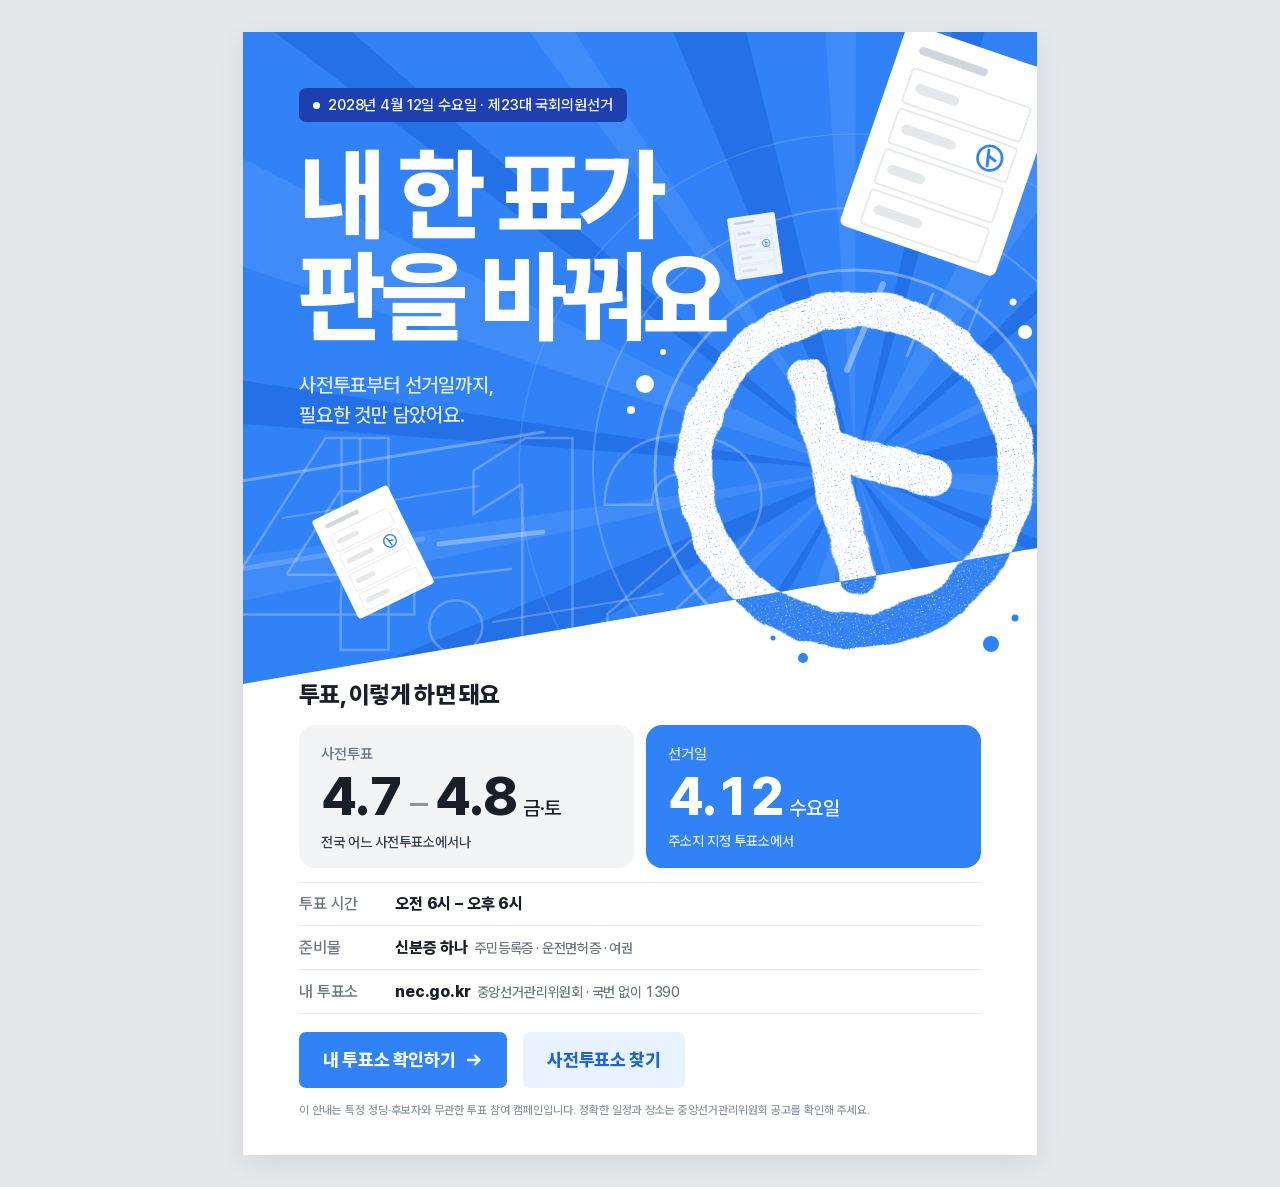
==== election-flyer/index.html @ 1a6ca02d "Add Toss-style election turnout flyer with dynamic stamp artwork A4 non-partisan voting flyer built " ====
<!DOCTYPE html>
<html lang="ko">
<head>
<meta charset="UTF-8">
<meta name="viewport" content="width=device-width, initial-scale=1.0">
<title>투표 참여 플라이어</title>
<style>
  @font-face {
    font-family: "Pretendard Variable";
    src: url("fonts/PretendardVariable.woff2") format("woff2-variations");
    font-weight: 45 920;
    font-display: block;
  }

  /* Toss DESIGN.md tokens */
  :root {
    --bg: #ffffff;
    --surface: #f2f4f6;
    --surface-2: #e8f3ff;
    --text: #191f28;
    --text-secondary: #333d4b;
    --text-muted: #6b7684;
    --text-dim: #8b95a1;
    --border: #e5e8eb;
    --accent: #3182f6;
    --accent-hover: #1b64da;
    --accent-deep: #1e40af;
    --accent-soft: #e8f3ff;
    --font: "Pretendard Variable", Pretendard, -apple-system, BlinkMacSystemFont,
            "Apple SD Gothic Neo", "Noto Sans KR", system-ui, sans-serif;
    --stage: #e5e8eb;
  }
  @media (prefers-color-scheme: dark) {
    :root:not([data-theme="light"]) { --stage: #101318; }
  }
  :root[data-theme="dark"] { --stage: #101318; }

  * { box-sizing: border-box; margin: 0; padding: 0; }

  html, body { background: var(--stage); }
  body {
    min-height: 100vh;
    display: grid;
    place-items: center;
    padding: 32px 16px;
    font-family: var(--font);
    -webkit-font-smoothing: antialiased;
    overflow-x: hidden;
  }

  /* A4 artboard at 96dpi; scaled to fit by script */
  .fit { width: 794px; height: 1123px; transform-origin: top left; }
  .fit-wrap { width: 794px; height: 1123px; }

  .sheet {
    position: relative;
    width: 794px;
    height: 1123px;
    overflow: hidden;
    background: var(--bg);
    color: var(--text);
    box-shadow: 0 8px 24px rgba(25, 31, 40, 0.08);
    print-color-adjust: exact;
    -webkit-print-color-adjust: exact;
  }

  .art { position: absolute; inset: 0; width: 100%; height: 100%; }

  /* ---------- Hero copy ---------- */
  .hero-copy { position: absolute; left: 56px; top: 56px; right: 56px; color: #fff; }

  .chip {
    display: inline-flex;
    align-items: center;
    gap: 8px;
    height: 34px;
    padding: 0 14px;
    border-radius: 7px;
    background: var(--accent-deep);
    font-size: 15px;
    font-weight: 500;
    letter-spacing: -0.01em;
  }
  .chip i { width: 7px; height: 7px; border-radius: 50%; background: #fff; }

  h1 {
    margin-top: 22px;
    font-size: 100px;
    line-height: 1.02;
    font-weight: 800;
    letter-spacing: -0.045em;
  }

  .lede {
    margin-top: 22px;
    font-size: 20px;
    line-height: 1.5;
    font-weight: 500;
    letter-spacing: -0.01em;
    color: rgba(255, 255, 255, 0.86);
  }

  /* ---------- Info ---------- */
  .info { position: absolute; left: 56px; right: 56px; bottom: 36px; }

  .info h2 {
    font-size: 24px;
    font-weight: 800;
    letter-spacing: -0.03em;
    color: var(--text);
  }

  .cards { display: grid; grid-template-columns: 1fr 1fr; gap: 12px; margin-top: 16px; }
  .card {
    border-radius: 16px;
    padding: 20px 22px 18px;
    background: var(--surface);
  }
  .card.main { background: var(--accent); color: #fff; }
  .card .label {
    font-size: 15px;
    font-weight: 500;
    color: var(--text-muted);
  }
  .card.main .label { color: rgba(255, 255, 255, 0.8); }
  .big {
    margin-top: 6px;
    display: flex;
    align-items: baseline;
    gap: 6px;
    font-variant-numeric: tabular-nums;
  }
  .big b {
    font-size: 54px;
    line-height: 1;
    font-weight: 800;
    letter-spacing: -0.04em;
  }
  .big .sep { font-size: 36px; font-weight: 500; opacity: 0.45; margin: 0 2px; }
  .big span { font-size: 20px; font-weight: 500; letter-spacing: -0.01em; }
  .card .note {
    margin-top: 10px;
    font-size: 14px;
    font-weight: 500;
    color: var(--text-secondary);
  }
  .card.main .note { color: rgba(255, 255, 255, 0.86); }

  .rows { margin-top: 14px; list-style: none; }
  .rows li {
    display: grid;
    grid-template-columns: 96px 1fr;
    align-items: center;
    height: 44px;
    border-bottom: 1px solid var(--border);
    font-size: 16px;
    letter-spacing: -0.01em;
  }
  .rows li:first-child { border-top: 1px solid var(--border); }
  .rows dt, .rows .k { color: var(--text-muted); font-weight: 500; }
  .rows .v { color: var(--text); font-weight: 800; font-variant-numeric: tabular-nums; }
  .rows .v small { font-size: 14px; font-weight: 500; color: var(--text-muted); margin-left: 6px; }

  .cta {
    margin-top: 18px;
    display: flex;
    align-items: center;
    gap: 16px;
  }
  .btn {
    display: inline-flex;
    align-items: center;
    gap: 10px;
    height: 56px;
    padding: 0 24px;
    border-radius: 7px;
    background: var(--accent);
    color: #f9fafb;
    font-size: 18px;
    font-weight: 800;
    letter-spacing: -0.02em;
  }
  .btn.ghost { background: var(--accent-soft); color: var(--accent-hover); }
  .btn svg { width: 18px; height: 18px; }
  .cta .grow { flex: 1; }

  .fine {
    margin-top: 14px;
    font-size: 11.5px;
    line-height: 1.5;
    font-weight: 500;
    color: var(--text-dim);
  }

  /* ---------- Motion: the stamp slams, everything reacts ---------- */
  .anim .stamp-in   { animation: slam 620ms cubic-bezier(.2, 1.4, .4, 1) 120ms both; }
  .anim .rays       { animation: burst 900ms cubic-bezier(.1, .9, .2, 1) 300ms both; }
  .anim .ring       { animation: ring 1100ms cubic-bezier(.1, .8, .3, 1) both; }
  .anim .ring.r1    { animation-delay: 320ms; }
  .anim .ring.r2    { animation-delay: 420ms; }
  .anim .ring.r3    { animation-delay: 520ms; }
  .anim .fly        { animation: fly 900ms cubic-bezier(.15, .9, .25, 1) both; }
  .anim .fly.f1     { animation-delay: 340ms; }
  .anim .fly.f2     { animation-delay: 400ms; }
  .anim .fly.f3     { animation-delay: 460ms; }
  .anim .splat      { animation: pop 500ms cubic-bezier(.2, 1.6, .4, 1) 360ms both; }
  .anim .ghostnum   { animation: slide 1200ms cubic-bezier(.1, .9, .2, 1) both; }
  .anim .speed      { animation: slide 900ms cubic-bezier(.1, .9, .2, 1) 200ms both; }
  .anim .hero-copy > * { animation: rise 640ms cubic-bezier(.2, .9, .3, 1) both; }
  .anim .hero-copy > :nth-child(2) { animation-delay: 80ms; }
  .anim .hero-copy > :nth-child(3) { animation-delay: 160ms; }
  .anim .info       { animation: rise 640ms cubic-bezier(.2, .9, .3, 1) 520ms both; }

  .stamp-in, .rays, .ring, .splat {
    transform-box: view-box;
    transform-origin: 612px 438px;
  }
  .fly { transform-box: view-box; transform-origin: 612px 438px; }

  @keyframes slam {
    0%   { opacity: 0; transform: scale(2.4) rotate(18deg); }
    60%  { opacity: 1; }
    100% { opacity: 1; transform: scale(1) rotate(0); }
  }
  @keyframes burst {
    0%   { opacity: 0; transform: scale(0.2) rotate(-8deg); }
    100% { opacity: 1; transform: scale(1) rotate(0); }
  }
  @keyframes ring {
    0%   { opacity: 0; transform: scale(0.4); }
    30%  { opacity: 1; }
    100% { opacity: 1; transform: scale(1); }
  }
  @keyframes fly {
    0%   { opacity: 0; transform: translate(var(--fx), var(--fy)) scale(0.3) rotate(var(--fr)); }
    100% { opacity: 1; transform: none; }
  }
  @keyframes pop {
    0%   { opacity: 0; transform: scale(0.2); }
    100% { opacity: 1; transform: scale(1); }
  }
  @keyframes slide {
    0%   { opacity: 0; transform: translateX(-120px); }
    100% { opacity: 1; transform: none; }
  }
  @keyframes rise {
    0%   { opacity: 0; transform: translateY(24px); }
    100% { opacity: 1; transform: none; }
  }
  @media (prefers-reduced-motion: reduce) {
    .anim * { animation: none !important; }
  }

  @page { size: A4; margin: 0; }
  @media print {
    html, body { background: #fff; }
    body { display: block; padding: 0; min-height: 0; }
    .fit, .fit-wrap { width: auto; height: auto; transform: none !important; }
    .sheet { box-shadow: none; }
    .anim * { animation: none !important; }
  }
</style>
</head>
<body>
<div class="fit-wrap" id="fitWrap">
<div class="fit" id="fit">
<article class="sheet anim" id="sheet">

  <svg class="art" viewBox="0 0 794 1123" aria-hidden="true">
    <defs>
      <!-- Hero plane: flat Toss Blue, sheared bottom edge -->
      <clipPath id="hero"><polygon points="0,0 794,0 794,516 0,652"/></clipPath>
      <clipPath id="below"><polygon points="0,652 794,516 794,1123 0,1123"/></clipPath>

      <!-- Rubber-stamp ink: wobbly edge + dry-brush speckle -->
      <filter id="ink" x="-20%" y="-20%" width="140%" height="140%">
        <feTurbulence type="fractalNoise" baseFrequency="0.035" numOctaves="2" seed="4" result="warp"/>
        <feDisplacementMap in="SourceGraphic" in2="warp" scale="9" xChannelSelector="R" yChannelSelector="G" result="wobble"/>
        <feTurbulence type="fractalNoise" baseFrequency="0.9" numOctaves="1" seed="11" result="grain"/>
        <feColorMatrix in="grain" type="matrix"
          values="0 0 0 0 0  0 0 0 0 0  0 0 0 0 0  -5 0 0 0 4.1" result="mask"/>
        <feComposite in="wobble" in2="mask" operator="in"/>
      </filter>

      <!-- 기표 도장 (circle + 卜) -->
      <g id="mark">
        <circle r="136" fill="none" stroke="currentColor" stroke-width="30"/>
        <path d="M -20 -86 L -20 88" stroke="currentColor" stroke-width="32" stroke-linecap="round" fill="none"/>
        <path d="M -8 -18 L 62 22" stroke="currentColor" stroke-width="32" stroke-linecap="round" fill="none"/>
      </g>

      <!-- Ballot paper -->
      <g id="ballot">
        <rect x="-100" y="-130" width="200" height="260" rx="8" fill="#fff"/>
        <rect x="-76" y="-108" width="88" height="10" rx="5" fill="#d1d6db"/>
        <g fill="none" stroke="#e5e8eb" stroke-width="2">
          <rect x="-76" y="-80" width="152" height="44" rx="4"/>
          <rect x="-76" y="-28" width="152" height="44" rx="4"/>
          <rect x="-76" y="24" width="152" height="44" rx="4"/>
          <rect x="-76" y="76" width="152" height="44" rx="4"/>
        </g>
        <g fill="#e5e8eb">
          <rect x="-66" y="-64" width="56" height="12" rx="6"/>
          <rect x="-66" y="-12" width="70" height="12" rx="6"/>
          <rect x="-66" y="40" width="48" height="12" rx="6"/>
          <rect x="-66" y="92" width="62" height="12" rx="6"/>
        </g>
        <use href="#mark" transform="translate(48 -6) scale(0.11) rotate(-12)" style="color: var(--accent)"/>
      </g>
    </defs>

    <!-- ===== Hero plane ===== -->
    <g clip-path="url(#hero)">
      <rect width="794" height="700" fill="#3182f6"/>

      <!-- impact burst (generated) -->
      <g class="rays" id="rays"></g>

      <!-- giant ghost date, cropped -->
      <text class="ghostnum" x="-18" y="618" font-family="Pretendard Variable, sans-serif"
            font-size="300" font-weight="800" letter-spacing="-12"
            fill="none" stroke="#fff" stroke-opacity="0.24" stroke-width="2.5">4.12</text>

      <!-- speed lines -->
      <g class="speed" stroke="#fff" stroke-linecap="round">
        <line x1="-20" y1="452" x2="300" y2="400" stroke-width="3" stroke-opacity=".28"/>
        <line x1="40"  y1="486" x2="236" y2="454" stroke-width="2" stroke-opacity=".2"/>
        <line x1="-20" y1="540" x2="180" y2="507" stroke-width="5" stroke-opacity=".16"/>
        <line x1="250" y1="590" x2="420" y2="562" stroke-width="2" stroke-opacity=".22"/>
      </g>

      <!-- shockwave rings -->
      <g fill="none" stroke="#fff">
        <circle class="ring r1" cx="612" cy="438" r="200" stroke-width="3" stroke-opacity=".32"/>
        <circle class="ring r2" cx="612" cy="438" r="262" stroke-width="2" stroke-opacity=".2"/>
        <circle class="ring r3" cx="612" cy="438" r="336" stroke-width="1.5" stroke-opacity=".12"/>
      </g>

      <!-- flying ballots with motion streaks -->
      <g class="fly f1" style="--fx:-70px; --fy:240px; --fr:-30deg">
        <g stroke="#fff" stroke-linecap="round">
          <line x1="640" y1="252" x2="604" y2="338" stroke-width="6" stroke-opacity=".35"/>
          <line x1="690" y1="262" x2="664" y2="324" stroke-width="3" stroke-opacity=".3"/>
          <line x1="738" y1="268" x2="720" y2="312" stroke-width="2" stroke-opacity=".25"/>
        </g>
        <use href="#ballot" transform="translate(708 118) rotate(19) scale(.82)"/>
      </g>
      <g class="fly f2" style="--fx:420px; --fy:-40px; --fr:30deg">
        <g stroke="#fff" stroke-linecap="round">
          <line x1="196" y1="512" x2="300" y2="500" stroke-width="5" stroke-opacity=".32"/>
          <line x1="190" y1="546" x2="268" y2="537" stroke-width="2.5" stroke-opacity=".26"/>
        </g>
        <use href="#ballot" transform="translate(130 520) rotate(-26) scale(.42)"/>
      </g>
      <g class="fly f3" style="--fx:-120px; --fy:-120px; --fr:-40deg">
        <use href="#ballot" transform="translate(512 214) rotate(-8) scale(.24)" opacity=".92"/>
      </g>

      <!-- the stamp, white on blue -->
      <g class="stamp-in" style="color:#fff">
        <use href="#mark" transform="translate(612 438) rotate(-14) scale(1.18)" filter="url(#ink)"/>
      </g>
      <!-- ink spatter -->
      <g class="splat" fill="#fff">
        <circle cx="402" cy="352" r="9"/><circle cx="388" cy="378" r="4"/><circle cx="420" cy="320" r="3"/>
        <circle cx="782" cy="300" r="7"/><circle cx="770" cy="270" r="3.5"/>
        <circle cx="452" cy="268" r="5"/>
      </g>
    </g>

    <!-- ===== Same stamp, inverted to Toss Blue, breaking through the edge ===== -->
    <g clip-path="url(#below)">
      <g class="stamp-in" style="color:#3182f6">
        <use href="#mark" transform="translate(612 438) rotate(-14) scale(1.18)" filter="url(#ink)"/>
      </g>
      <g class="splat" fill="#3182f6">
        <circle cx="748" cy="612" r="8"/><circle cx="772" cy="586" r="3.5"/>
        <circle cx="560" cy="626" r="5"/><circle cx="530" cy="606" r="2.5"/>
      </g>
    </g>
  </svg>

  <header class="hero-copy">
    <span class="chip"><i></i>2028년 4월 12일 수요일 · 제23대 국회의원선거</span>
    <h1>내 한 표가<br>판을 바꿔요</h1>
    <p class="lede">사전투표부터 선거일까지,<br>필요한 것만 담았어요.</p>
  </header>

  <section class="info">
    <h2>투표, 이렇게 하면 돼요</h2>

    <div class="cards">
      <div class="card">
        <div class="label">사전투표</div>
        <div class="big"><b>4.7</b><span class="sep">–</span><b>4.8</b><span>금·토</span></div>
        <div class="note">전국 어느 사전투표소에서나</div>
      </div>
      <div class="card main">
        <div class="label">선거일</div>
        <div class="big"><b>4.12</b><span>수요일</span></div>
        <div class="note">주소지 지정 투표소에서</div>
      </div>
    </div>

    <ul class="rows">
      <li><span class="k">투표 시간</span><span class="v">오전 6시 – 오후 6시</span></li>
      <li><span class="k">준비물</span><span class="v">신분증 하나<small>주민등록증 · 운전면허증 · 여권</small></span></li>
      <li><span class="k">내 투표소</span><span class="v">nec.go.kr<small>중앙선거관리위원회 · 국번 없이 1390</small></span></li>
    </ul>

    <div class="cta">
      <span class="btn">
        내 투표소 확인하기
        <svg viewBox="0 0 18 18" fill="none" stroke="currentColor" stroke-width="2.4" stroke-linecap="round" stroke-linejoin="round"><path d="M3 9h11M10 4.5 14.5 9 10 13.5"/></svg>
      </span>
      <span class="btn ghost">사전투표소 찾기</span>
    </div>

    <p class="fine">이 안내는 특정 정당·후보자와 무관한 투표 참여 캠페인입니다. 정확한 일정과 장소는 중앙선거관리위원회 공고를 확인해 주세요.</p>
  </section>
</article>
</div>
</div>

<script>
  // Impact burst: alternating flat wedges radiating from the stamp.
  (function () {
    const g = document.getElementById("rays");
    const cx = 612, cy = 438, R = 1200, n = 22;
    const ns = "http://www.w3.org/2000/svg";
    for (let i = 0; i < n; i++) {
      const a = (i / n) * Math.PI * 2 + 0.11;
      const w = (i % 3 === 0 ? 0.075 : 0.035);
      const p = document.createElementNS(ns, "polygon");
      const x1 = cx + R * Math.cos(a - w), y1 = cy + R * Math.sin(a - w);
      const x2 = cx + R * Math.cos(a + w), y2 = cy + R * Math.sin(a + w);
      p.setAttribute("points", `${cx},${cy} ${x1.toFixed(1)},${y1.toFixed(1)} ${x2.toFixed(1)},${y2.toFixed(1)}`);
      p.setAttribute("fill", i % 2 ? "#1b64da" : "#5a9cf8");
      p.setAttribute("opacity", i % 2 ? "0.55" : "0.35");
      g.appendChild(p);
    }
  })();

  // Fit the A4 artboard to the viewport.
  (function () {
    const fit = document.getElementById("fit");
    const wrap = document.getElementById("fitWrap");
    function resize() {
      const s = Math.min(1, (window.innerWidth - 32) / 794);
      fit.style.transform = `scale(${s})`;
      wrap.style.width = 794 * s + "px";
      wrap.style.height = 1123 * s + "px";
    }
    if (!matchMedia("print").matches) { resize(); addEventListener("resize", resize); }
  })();

  // ?static disables motion (used by the PNG/PDF renderer).
  if (new URLSearchParams(location.search).has("static")) {
    document.getElementById("sheet").classList.remove("anim");
  }
</script>
</body>
</html>
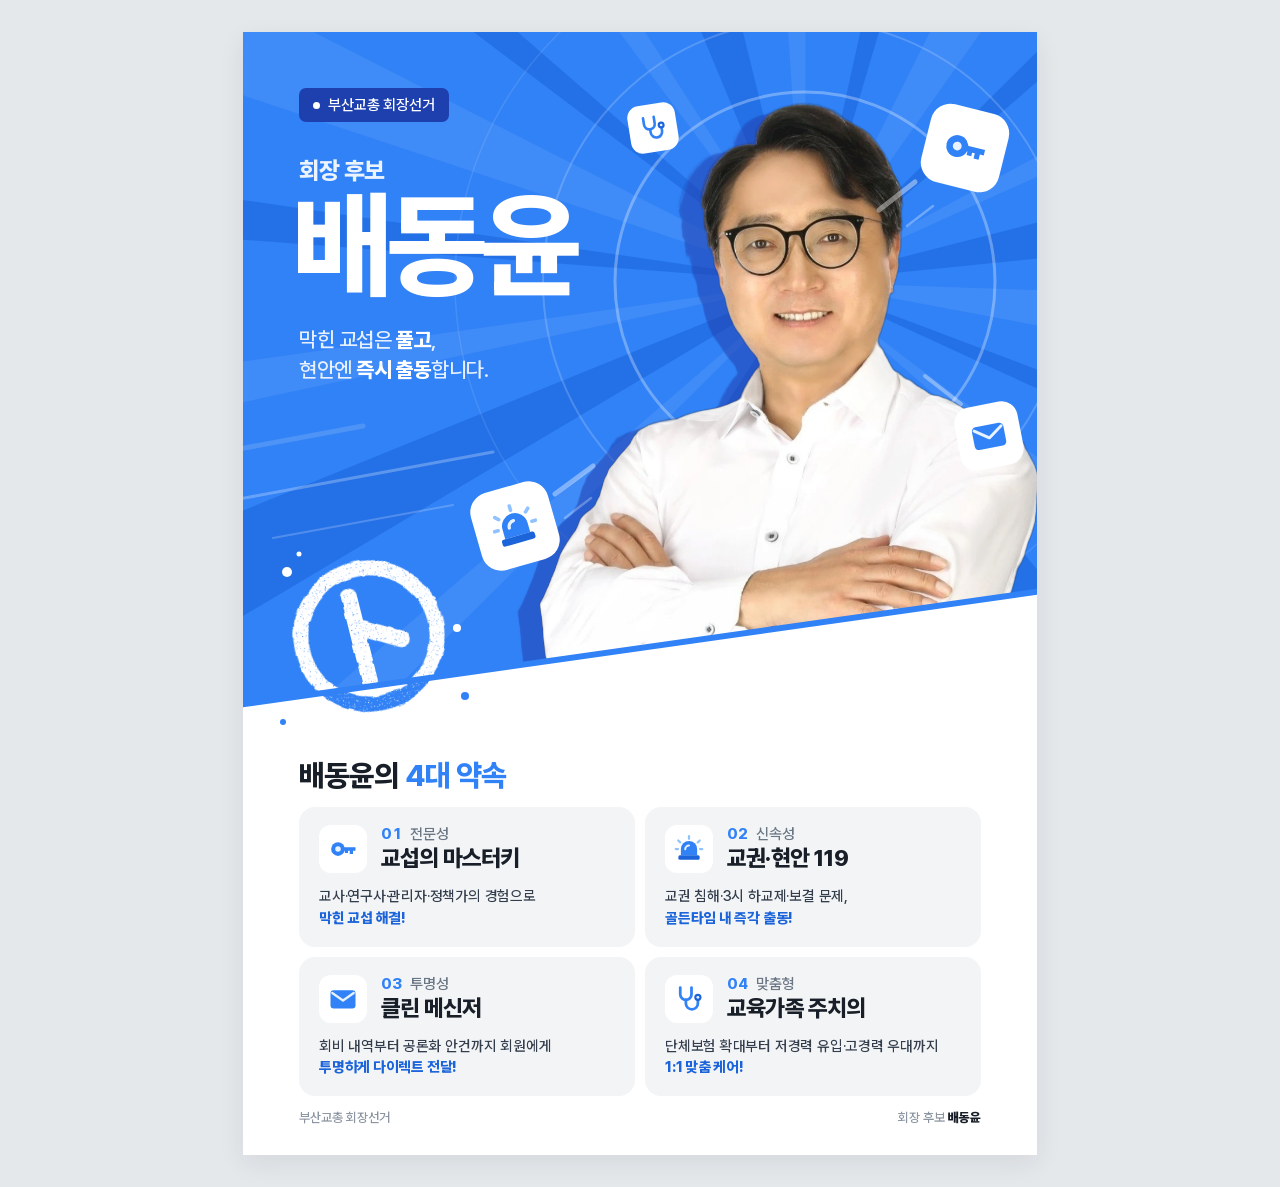
==== commit 3d97b51f: "Add candidate flyer for Busan KFTA president election Make index.html a candidate flyer (배동윤, 4대 약속)" ====
--- a/election-flyer/index.html
+++ b/election-flyer/index.html
@@ -3,7 +3,7 @@
 <head>
 <meta charset="UTF-8">
 <meta name="viewport" content="width=device-width, initial-scale=1.0">
-<title>투표 참여 플라이어</title>
+<title>배동윤 4대 약속</title>
 <style>
   @font-face {
     font-family: "Pretendard Variable";
@@ -16,7 +16,6 @@
   :root {
     --bg: #ffffff;
     --surface: #f2f4f6;
-    --surface-2: #e8f3ff;
     --text: #191f28;
     --text-secondary: #333d4b;
     --text-muted: #6b7684;
@@ -67,7 +66,7 @@
   .art { position: absolute; inset: 0; width: 100%; height: 100%; }
 
   /* ---------- Hero copy ---------- */
-  .hero-copy { position: absolute; left: 56px; top: 56px; right: 56px; color: #fff; }
+  .hero-copy { position: absolute; left: 56px; top: 56px; width: 330px; color: #fff; }
 
   .chip {
     display: inline-flex;
@@ -83,153 +82,146 @@
   }
   .chip i { width: 7px; height: 7px; border-radius: 50%; background: #fff; }
 
-  h1 {
-    margin-top: 22px;
-    font-size: 100px;
-    line-height: 1.02;
-    font-weight: 800;
-    letter-spacing: -0.045em;
-  }
-
-  .lede {
-    margin-top: 22px;
-    font-size: 20px;
-    line-height: 1.5;
-    font-weight: 500;
-    letter-spacing: -0.01em;
-    color: rgba(255, 255, 255, 0.86);
-  }
-
-  /* ---------- Info ---------- */
-  .info { position: absolute; left: 56px; right: 56px; bottom: 36px; }
-
-  .info h2 {
+  .role {
+    margin-top: 34px;
     font-size: 24px;
     font-weight: 800;
     letter-spacing: -0.03em;
+    color: rgba(255, 255, 255, 0.9);
+  }
+
+  h1 {
+    margin-top: 2px;
+    font-size: 116px;
+    line-height: 1;
+    font-weight: 800;
+    letter-spacing: -0.05em;
+    margin-left: -6px;
+  }
+
+  .lede {
+    margin-top: 22px;
+    font-size: 21px;
+    line-height: 1.45;
+    font-weight: 500;
+    letter-spacing: -0.02em;
+    color: rgba(255, 255, 255, 0.88);
+  }
+  .lede b { font-weight: 800; color: #fff; }
+
+  /* ---------- Pledges ---------- */
+  .info { position: absolute; left: 56px; right: 56px; bottom: 30px; }
+
+  .info h2 {
+    font-size: 30px;
+    font-weight: 800;
+    letter-spacing: -0.035em;
     color: var(--text);
   }
-
-  .cards { display: grid; grid-template-columns: 1fr 1fr; gap: 12px; margin-top: 16px; }
-  .card {
+  .info h2 em { font-style: normal; color: var(--accent); }
+
+  .grid { display: grid; grid-template-columns: 1fr 1fr; gap: 10px; margin-top: 14px; }
+  .pledge {
     border-radius: 16px;
-    padding: 20px 22px 18px;
+    padding: 18px 20px 18px;
     background: var(--surface);
   }
-  .card.main { background: var(--accent); color: #fff; }
-  .card .label {
+  .pledge .top { display: flex; align-items: center; gap: 14px; }
+  .ico {
+    width: 48px; height: 48px; flex: none;
+    display: grid; place-items: center;
+    border-radius: 12px;
+    background: #fff;
+  }
+  .ico svg { width: 30px; height: 30px; }
+  .tag { display: flex; align-items: baseline; gap: 8px; line-height: 1.2; }
+  .tag .no {
+    font-size: 15px;
+    font-weight: 800;
+    color: var(--accent);
+    font-variant-numeric: tabular-nums;
+  }
+  .tag .kw {
     font-size: 15px;
     font-weight: 500;
     color: var(--text-muted);
   }
-  .card.main .label { color: rgba(255, 255, 255, 0.8); }
-  .big {
-    margin-top: 6px;
-    display: flex;
-    align-items: baseline;
-    gap: 6px;
-    font-variant-numeric: tabular-nums;
-  }
-  .big b {
-    font-size: 54px;
-    line-height: 1;
+  .pledge h3 {
+    margin-top: 1px;
+    font-size: 23px;
+    line-height: 1.25;
     font-weight: 800;
-    letter-spacing: -0.04em;
-  }
-  .big .sep { font-size: 36px; font-weight: 500; opacity: 0.45; margin: 0 2px; }
-  .big span { font-size: 20px; font-weight: 500; letter-spacing: -0.01em; }
-  .card .note {
-    margin-top: 10px;
-    font-size: 14px;
-    font-weight: 500;
-    color: var(--text-secondary);
-  }
-  .card.main .note { color: rgba(255, 255, 255, 0.86); }
-
-  .rows { margin-top: 14px; list-style: none; }
-  .rows li {
-    display: grid;
-    grid-template-columns: 96px 1fr;
-    align-items: center;
-    height: 44px;
-    border-bottom: 1px solid var(--border);
-    font-size: 16px;
-    letter-spacing: -0.01em;
-  }
-  .rows li:first-child { border-top: 1px solid var(--border); }
-  .rows dt, .rows .k { color: var(--text-muted); font-weight: 500; }
-  .rows .v { color: var(--text); font-weight: 800; font-variant-numeric: tabular-nums; }
-  .rows .v small { font-size: 14px; font-weight: 500; color: var(--text-muted); margin-left: 6px; }
-
-  .cta {
-    margin-top: 18px;
-    display: flex;
-    align-items: center;
-    gap: 16px;
-  }
-  .btn {
-    display: inline-flex;
-    align-items: center;
-    gap: 10px;
-    height: 56px;
-    padding: 0 24px;
-    border-radius: 7px;
-    background: var(--accent);
-    color: #f9fafb;
-    font-size: 18px;
-    font-weight: 800;
-    letter-spacing: -0.02em;
-  }
-  .btn.ghost { background: var(--accent-soft); color: var(--accent-hover); }
-  .btn svg { width: 18px; height: 18px; }
-  .cta .grow { flex: 1; }
-
-  .fine {
-    margin-top: 14px;
-    font-size: 11.5px;
+    letter-spacing: -0.035em;
+    color: var(--text);
+  }
+  .pledge p {
+    margin-top: 12px;
+    font-size: 14.5px;
     line-height: 1.5;
     font-weight: 500;
+    letter-spacing: -0.015em;
+    color: var(--text-secondary);
+    word-break: keep-all;
+  }
+  .pledge p b { font-weight: 800; color: var(--accent-hover); }
+
+  .foot {
+    margin-top: 14px;
+    display: flex;
+    justify-content: space-between;
+    align-items: center;
+    font-size: 13px;
+    font-weight: 500;
     color: var(--text-dim);
   }
-
-  /* ---------- Motion: the stamp slams, everything reacts ---------- */
-  .anim .stamp-in   { animation: slam 620ms cubic-bezier(.2, 1.4, .4, 1) 120ms both; }
-  .anim .rays       { animation: burst 900ms cubic-bezier(.1, .9, .2, 1) 300ms both; }
+  .foot b { font-weight: 800; color: var(--text); }
+
+  /* ---------- Motion ---------- */
+  .anim .person     { animation: person 800ms cubic-bezier(.15, .9, .25, 1) both; }
+  .anim .rays       { animation: burst 1000ms cubic-bezier(.1, .9, .2, 1) 150ms both; }
   .anim .ring       { animation: ring 1100ms cubic-bezier(.1, .8, .3, 1) both; }
-  .anim .ring.r1    { animation-delay: 320ms; }
-  .anim .ring.r2    { animation-delay: 420ms; }
-  .anim .ring.r3    { animation-delay: 520ms; }
+  .anim .ring.r1    { animation-delay: 220ms; }
+  .anim .ring.r2    { animation-delay: 320ms; }
+  .anim .ring.r3    { animation-delay: 420ms; }
   .anim .fly        { animation: fly 900ms cubic-bezier(.15, .9, .25, 1) both; }
-  .anim .fly.f1     { animation-delay: 340ms; }
-  .anim .fly.f2     { animation-delay: 400ms; }
-  .anim .fly.f3     { animation-delay: 460ms; }
-  .anim .splat      { animation: pop 500ms cubic-bezier(.2, 1.6, .4, 1) 360ms both; }
-  .anim .ghostnum   { animation: slide 1200ms cubic-bezier(.1, .9, .2, 1) both; }
+  .anim .fly.f1     { animation-delay: 380ms; }
+  .anim .fly.f2     { animation-delay: 440ms; }
+  .anim .fly.f3     { animation-delay: 500ms; }
+  .anim .fly.f4     { animation-delay: 560ms; }
+  .anim .stamp-in   { animation: slam 560ms cubic-bezier(.2, 1.4, .4, 1) 640ms both; }
+  .anim .splat      { animation: pop 500ms cubic-bezier(.2, 1.6, .4, 1) 820ms both; }
   .anim .speed      { animation: slide 900ms cubic-bezier(.1, .9, .2, 1) 200ms both; }
   .anim .hero-copy > * { animation: rise 640ms cubic-bezier(.2, .9, .3, 1) both; }
   .anim .hero-copy > :nth-child(2) { animation-delay: 80ms; }
-  .anim .hero-copy > :nth-child(3) { animation-delay: 160ms; }
-  .anim .info       { animation: rise 640ms cubic-bezier(.2, .9, .3, 1) 520ms both; }
-
-  .stamp-in, .rays, .ring, .splat {
-    transform-box: view-box;
-    transform-origin: 612px 438px;
-  }
-  .fly { transform-box: view-box; transform-origin: 612px 438px; }
-
+  .anim .hero-copy > :nth-child(3) { animation-delay: 140ms; }
+  .anim .hero-copy > :nth-child(4) { animation-delay: 200ms; }
+  .anim .pledge     { animation: rise 600ms cubic-bezier(.2, .9, .3, 1) both; }
+  .anim .pledge:nth-child(1) { animation-delay: 700ms; }
+  .anim .pledge:nth-child(2) { animation-delay: 760ms; }
+  .anim .pledge:nth-child(3) { animation-delay: 820ms; }
+  .anim .pledge:nth-child(4) { animation-delay: 880ms; }
+  .anim .info h2, .anim .foot { animation: rise 600ms cubic-bezier(.2, .9, .3, 1) 640ms both; }
+
+  .rays, .ring, .fly, .person { transform-box: view-box; transform-origin: 562px 250px; }
+  .stamp-in, .splat { transform-box: view-box; transform-origin: 126px 604px; }
+
+  @keyframes person {
+    0%   { opacity: 0; transform: translateY(60px) scale(.96); }
+    100% { opacity: 1; transform: none; }
+  }
   @keyframes slam {
-    0%   { opacity: 0; transform: scale(2.4) rotate(18deg); }
+    0%   { opacity: 0; transform: scale(2.6) rotate(20deg); }
     60%  { opacity: 1; }
-    100% { opacity: 1; transform: scale(1) rotate(0); }
+    100% { opacity: 1; transform: none; }
   }
   @keyframes burst {
     0%   { opacity: 0; transform: scale(0.2) rotate(-8deg); }
-    100% { opacity: 1; transform: scale(1) rotate(0); }
+    100% { opacity: 1; transform: none; }
   }
   @keyframes ring {
     0%   { opacity: 0; transform: scale(0.4); }
     30%  { opacity: 1; }
-    100% { opacity: 1; transform: scale(1); }
+    100% { opacity: 1; transform: none; }
   }
   @keyframes fly {
     0%   { opacity: 0; transform: translate(var(--fx), var(--fy)) scale(0.3) rotate(var(--fr)); }
@@ -237,7 +229,7 @@
   }
   @keyframes pop {
     0%   { opacity: 0; transform: scale(0.2); }
-    100% { opacity: 1; transform: scale(1); }
+    100% { opacity: 1; transform: none; }
   }
   @keyframes slide {
     0%   { opacity: 0; transform: translateX(-120px); }
@@ -268,20 +260,27 @@
 
   <svg class="art" viewBox="0 0 794 1123" aria-hidden="true">
     <defs>
-      <!-- Hero plane: flat Toss Blue, sheared bottom edge -->
-      <clipPath id="hero"><polygon points="0,0 794,0 794,516 0,652"/></clipPath>
-      <clipPath id="below"><polygon points="0,652 794,516 794,1123 0,1123"/></clipPath>
+      <clipPath id="hero"><polygon points="0,0 794,0 794,560 0,672"/></clipPath>
+      <clipPath id="below"><polygon points="0,672 794,560 794,1123 0,1123"/></clipPath>
 
       <!-- Rubber-stamp ink: wobbly edge + dry-brush speckle -->
       <filter id="ink" x="-20%" y="-20%" width="140%" height="140%">
         <feTurbulence type="fractalNoise" baseFrequency="0.035" numOctaves="2" seed="4" result="warp"/>
-        <feDisplacementMap in="SourceGraphic" in2="warp" scale="9" xChannelSelector="R" yChannelSelector="G" result="wobble"/>
+        <feDisplacementMap in="SourceGraphic" in2="warp" scale="8" xChannelSelector="R" yChannelSelector="G" result="wobble"/>
         <feTurbulence type="fractalNoise" baseFrequency="0.9" numOctaves="1" seed="11" result="grain"/>
         <feColorMatrix in="grain" type="matrix"
           values="0 0 0 0 0  0 0 0 0 0  0 0 0 0 0  -5 0 0 0 4.1" result="mask"/>
         <feComposite in="wobble" in2="mask" operator="in"/>
       </filter>
 
+      <!-- Flat offset silhouette behind the candidate -->
+      <filter id="echo" x="-10%" y="-10%" width="130%" height="120%">
+        <feFlood flood-color="#1e40af" flood-opacity=".55"/>
+        <feComposite in2="SourceAlpha" operator="in"/>
+        <feOffset dx="-22" dy="8" result="sil"/>
+        <feMerge><feMergeNode in="sil"/><feMergeNode in="SourceGraphic"/></feMerge>
+      </filter>
+
       <!-- 기표 도장 (circle + 卜) -->
       <g id="mark">
         <circle r="136" fill="none" stroke="currentColor" stroke-width="30"/>
@@ -289,144 +288,182 @@
         <path d="M -8 -18 L 62 22" stroke="currentColor" stroke-width="32" stroke-linecap="round" fill="none"/>
       </g>
 
-      <!-- Ballot paper -->
-      <g id="ballot">
-        <rect x="-100" y="-130" width="200" height="260" rx="8" fill="#fff"/>
-        <rect x="-76" y="-108" width="88" height="10" rx="5" fill="#d1d6db"/>
-        <g fill="none" stroke="#e5e8eb" stroke-width="2">
-          <rect x="-76" y="-80" width="152" height="44" rx="4"/>
-          <rect x="-76" y="-28" width="152" height="44" rx="4"/>
-          <rect x="-76" y="24" width="152" height="44" rx="4"/>
-          <rect x="-76" y="76" width="152" height="44" rx="4"/>
-        </g>
-        <g fill="#e5e8eb">
-          <rect x="-66" y="-64" width="56" height="12" rx="6"/>
-          <rect x="-66" y="-12" width="70" height="12" rx="6"/>
-          <rect x="-66" y="40" width="48" height="12" rx="6"/>
-          <rect x="-66" y="92" width="62" height="12" rx="6"/>
-        </g>
-        <use href="#mark" transform="translate(48 -6) scale(0.11) rotate(-12)" style="color: var(--accent)"/>
-      </g>
+      <!-- Pledge icons (24-unit grid, two-step blue) -->
+      <g id="i-key">
+        <circle cx="8" cy="12" r="5.5" fill="#3182f6"/>
+        <circle cx="8" cy="12" r="2.2" fill="#e8f3ff"/>
+        <path d="M12.5 10.6h9.5v2.8h-2v2.6h-2.6v-2.6h-1.4v1.8h-2.4v-1.8h-1.1z" fill="#3182f6"/>
+      </g>
+      <g id="i-siren">
+        <path d="M5.5 17V12a6.5 6.5 0 0 1 13 0v5z" fill="#3182f6"/>
+        <path d="M9 12.2a3 3 0 0 1 3-3" stroke="#e8f3ff" stroke-width="1.6" stroke-linecap="round" fill="none"/>
+        <rect x="3.5" y="17" width="17" height="3.6" rx="1.2" fill="#1b64da"/>
+        <g stroke="#90c2ff" stroke-width="1.8" stroke-linecap="round">
+          <path d="M12 1.6v2.2M3.4 5.2l1.6 1.5M20.6 5.2 19 6.7M1.4 12h1.8M20.8 12h1.8"/>
+        </g>
+      </g>
+      <g id="i-mail">
+        <rect x="2" y="5" width="20" height="14.5" rx="2.6" fill="#3182f6"/>
+        <path d="M3.4 7.2 12 13.2l8.6-6" stroke="#e8f3ff" stroke-width="1.8" stroke-linecap="round" stroke-linejoin="round" fill="none"/>
+      </g>
+      <g id="i-steth">
+        <path d="M5 2.8v5.4a4.5 4.5 0 0 0 9 0V2.8" stroke="#3182f6" stroke-width="2.2" stroke-linecap="round" fill="none"/>
+        <path d="M9.5 12.7v2.8a4.8 4.8 0 0 0 9.6 0v-2" stroke="#3182f6" stroke-width="2.2" stroke-linecap="round" fill="none"/>
+        <circle cx="19.1" cy="10.6" r="2.9" fill="#1b64da"/>
+        <circle cx="19.1" cy="10.6" r="1.1" fill="#e8f3ff"/>
+      </g>
+
+      <!-- Flying icon tile -->
+      <symbol id="tile" viewBox="0 0 80 80" overflow="visible">
+        <rect width="80" height="80" rx="20" fill="#fff"/>
+      </symbol>
     </defs>
 
     <!-- ===== Hero plane ===== -->
     <g clip-path="url(#hero)">
       <rect width="794" height="700" fill="#3182f6"/>
 
-      <!-- impact burst (generated) -->
+      <!-- impact burst behind the candidate (generated) -->
       <g class="rays" id="rays"></g>
-
-      <!-- giant ghost date, cropped -->
-      <text class="ghostnum" x="-18" y="618" font-family="Pretendard Variable, sans-serif"
-            font-size="300" font-weight="800" letter-spacing="-12"
-            fill="none" stroke="#fff" stroke-opacity="0.24" stroke-width="2.5">4.12</text>
 
       <!-- speed lines -->
       <g class="speed" stroke="#fff" stroke-linecap="round">
-        <line x1="-20" y1="452" x2="300" y2="400" stroke-width="3" stroke-opacity=".28"/>
-        <line x1="40"  y1="486" x2="236" y2="454" stroke-width="2" stroke-opacity=".2"/>
-        <line x1="-20" y1="540" x2="180" y2="507" stroke-width="5" stroke-opacity=".16"/>
-        <line x1="250" y1="590" x2="420" y2="562" stroke-width="2" stroke-opacity=".22"/>
+        <line x1="-20" y1="470" x2="250" y2="420" stroke-width="3" stroke-opacity=".26"/>
+        <line x1="30"  y1="506" x2="210" y2="473" stroke-width="2" stroke-opacity=".2"/>
+        <line x1="-20" y1="420" x2="120" y2="394" stroke-width="5" stroke-opacity=".14"/>
       </g>
 
       <!-- shockwave rings -->
       <g fill="none" stroke="#fff">
-        <circle class="ring r1" cx="612" cy="438" r="200" stroke-width="3" stroke-opacity=".32"/>
-        <circle class="ring r2" cx="612" cy="438" r="262" stroke-width="2" stroke-opacity=".2"/>
-        <circle class="ring r3" cx="612" cy="438" r="336" stroke-width="1.5" stroke-opacity=".12"/>
-      </g>
-
-      <!-- flying ballots with motion streaks -->
-      <g class="fly f1" style="--fx:-70px; --fy:240px; --fr:-30deg">
+        <circle class="ring r1" cx="562" cy="250" r="190" stroke-width="3" stroke-opacity=".3"/>
+        <circle class="ring r2" cx="562" cy="250" r="262" stroke-width="2" stroke-opacity=".18"/>
+        <circle class="ring r3" cx="562" cy="250" r="350" stroke-width="1.5" stroke-opacity=".1"/>
+      </g>
+
+      <!-- the candidate -->
+      <g class="person">
+        <image href="assets/candidate.webp" x="296" y="70" width="500" height="569" filter="url(#echo)"/>
+      </g>
+
+      <!-- pledge icons flung out by the impact -->
+      <g class="fly f1" style="--fx:-160px; --fy:140px; --fr:-30deg">
         <g stroke="#fff" stroke-linecap="round">
-          <line x1="640" y1="252" x2="604" y2="338" stroke-width="6" stroke-opacity=".35"/>
-          <line x1="690" y1="262" x2="664" y2="324" stroke-width="3" stroke-opacity=".3"/>
-          <line x1="738" y1="268" x2="720" y2="312" stroke-width="2" stroke-opacity=".25"/>
-        </g>
-        <use href="#ballot" transform="translate(708 118) rotate(19) scale(.82)"/>
-      </g>
-      <g class="fly f2" style="--fx:420px; --fy:-40px; --fr:30deg">
+          <line x1="672" y1="150" x2="636" y2="178" stroke-width="5" stroke-opacity=".4"/>
+          <line x1="690" y1="174" x2="664" y2="194" stroke-width="2.5" stroke-opacity=".3"/>
+        </g>
+        <g transform="translate(722 116) rotate(14)">
+          <use href="#tile" x="-40" y="-40" width="80" height="80"/>
+          <use href="#i-key" transform="translate(-24 -24) scale(2)"/>
+        </g>
+      </g>
+      <g class="fly f2" style="--fx:300px; --fy:-200px; --fr:30deg">
         <g stroke="#fff" stroke-linecap="round">
-          <line x1="196" y1="512" x2="300" y2="500" stroke-width="5" stroke-opacity=".32"/>
-          <line x1="190" y1="546" x2="268" y2="537" stroke-width="2.5" stroke-opacity=".26"/>
-        </g>
-        <use href="#ballot" transform="translate(130 520) rotate(-26) scale(.42)"/>
-      </g>
-      <g class="fly f3" style="--fx:-120px; --fy:-120px; --fr:-40deg">
-        <use href="#ballot" transform="translate(512 214) rotate(-8) scale(.24)" opacity=".92"/>
-      </g>
-
-      <!-- the stamp, white on blue -->
+          <line x1="312" y1="462" x2="350" y2="434" stroke-width="5" stroke-opacity=".38"/>
+          <line x1="322" y1="486" x2="348" y2="466" stroke-width="2.5" stroke-opacity=".28"/>
+        </g>
+        <g transform="translate(272 494) rotate(-16)">
+          <use href="#tile" x="-40" y="-40" width="80" height="80"/>
+          <use href="#i-siren" transform="translate(-24 -24) scale(2)"/>
+        </g>
+      </g>
+      <g class="fly f3" style="--fx:-180px; --fy:-150px; --fr:-24deg">
+        <g stroke="#fff" stroke-linecap="round">
+          <line x1="718" y1="372" x2="682" y2="344" stroke-width="4" stroke-opacity=".36"/>
+        </g>
+        <g transform="translate(746 404) rotate(-11) scale(.8)">
+          <use href="#tile" x="-40" y="-40" width="80" height="80"/>
+          <use href="#i-mail" transform="translate(-24 -24) scale(2)"/>
+        </g>
+      </g>
+      <g class="fly f4" style="--fx:140px; --fy:160px; --fr:24deg">
+        <g transform="translate(410 96) rotate(-9) scale(.6)">
+          <use href="#tile" x="-40" y="-40" width="80" height="80"/>
+          <use href="#i-steth" transform="translate(-24 -24) scale(2)"/>
+        </g>
+      </g>
+
+      <!-- vote stamp, white on blue -->
       <g class="stamp-in" style="color:#fff">
-        <use href="#mark" transform="translate(612 438) rotate(-14) scale(1.18)" filter="url(#ink)"/>
-      </g>
-      <!-- ink spatter -->
+        <use href="#mark" transform="translate(126 604) rotate(-14) scale(.5)" filter="url(#ink)"/>
+      </g>
       <g class="splat" fill="#fff">
-        <circle cx="402" cy="352" r="9"/><circle cx="388" cy="378" r="4"/><circle cx="420" cy="320" r="3"/>
-        <circle cx="782" cy="300" r="7"/><circle cx="770" cy="270" r="3.5"/>
-        <circle cx="452" cy="268" r="5"/>
+        <circle cx="44" cy="540" r="5"/><circle cx="56" cy="522" r="2.5"/><circle cx="214" cy="596" r="4"/>
       </g>
     </g>
 
-    <!-- ===== Same stamp, inverted to Toss Blue, breaking through the edge ===== -->
+    <!-- crisp cut line: keeps the edge legible where the white shirt meets the white page -->
+    <line x1="-10" y1="673.7" x2="804" y2="558.3" stroke="#3182f6" stroke-width="6"/>
+
+    <!-- ===== Stamp inverted to Toss Blue where it breaks through the edge ===== -->
     <g clip-path="url(#below)">
       <g class="stamp-in" style="color:#3182f6">
-        <use href="#mark" transform="translate(612 438) rotate(-14) scale(1.18)" filter="url(#ink)"/>
+        <use href="#mark" transform="translate(126 604) rotate(-14) scale(.5)" filter="url(#ink)"/>
       </g>
       <g class="splat" fill="#3182f6">
-        <circle cx="748" cy="612" r="8"/><circle cx="772" cy="586" r="3.5"/>
-        <circle cx="560" cy="626" r="5"/><circle cx="530" cy="606" r="2.5"/>
+        <circle cx="222" cy="664" r="4"/><circle cx="40" cy="690" r="3"/>
       </g>
     </g>
   </svg>
 
   <header class="hero-copy">
-    <span class="chip"><i></i>2028년 4월 12일 수요일 · 제23대 국회의원선거</span>
-    <h1>내 한 표가<br>판을 바꿔요</h1>
-    <p class="lede">사전투표부터 선거일까지,<br>필요한 것만 담았어요.</p>
+    <span class="chip"><i></i>부산교총 회장선거</span>
+    <p class="role">회장 후보</p>
+    <h1>배동윤</h1>
+    <p class="lede">막힌 교섭은 <b>풀고</b>,<br>현안엔 <b>즉시 출동</b>합니다.</p>
   </header>
 
   <section class="info">
-    <h2>투표, 이렇게 하면 돼요</h2>
-
-    <div class="cards">
-      <div class="card">
-        <div class="label">사전투표</div>
-        <div class="big"><b>4.7</b><span class="sep">–</span><b>4.8</b><span>금·토</span></div>
-        <div class="note">전국 어느 사전투표소에서나</div>
-      </div>
-      <div class="card main">
-        <div class="label">선거일</div>
-        <div class="big"><b>4.12</b><span>수요일</span></div>
-        <div class="note">주소지 지정 투표소에서</div>
-      </div>
+    <h2>배동윤의 <em>4대 약속</em></h2>
+
+    <div class="grid">
+      <article class="pledge">
+        <div class="top">
+          <span class="ico"><svg viewBox="0 0 24 24"><use href="#i-key"/></svg></span>
+          <div><span class="tag"><span class="no">01</span><span class="kw">전문성</span></span>
+          <h3>교섭의 마스터키</h3></div>
+        </div>
+        <p>교사·연구사·관리자·정책가의 경험으로<br><b>막힌 교섭 해결!</b></p>
+      </article>
+      <article class="pledge">
+        <div class="top">
+          <span class="ico"><svg viewBox="0 0 24 24"><use href="#i-siren"/></svg></span>
+          <div><span class="tag"><span class="no">02</span><span class="kw">신속성</span></span>
+          <h3>교권·현안 119</h3></div>
+        </div>
+        <p>교권 침해·3시 하교제·보결 문제,<br><b>골든타임 내 즉각 출동!</b></p>
+      </article>
+      <article class="pledge">
+        <div class="top">
+          <span class="ico"><svg viewBox="0 0 24 24"><use href="#i-mail"/></svg></span>
+          <div><span class="tag"><span class="no">03</span><span class="kw">투명성</span></span>
+          <h3>클린 메신저</h3></div>
+        </div>
+        <p>회비 내역부터 공론화 안건까지 회원에게<br><b>투명하게 다이렉트 전달!</b></p>
+      </article>
+      <article class="pledge">
+        <div class="top">
+          <span class="ico"><svg viewBox="0 0 24 24"><use href="#i-steth"/></svg></span>
+          <div><span class="tag"><span class="no">04</span><span class="kw">맞춤형</span></span>
+          <h3>교육가족 주치의</h3></div>
+        </div>
+        <p>단체보험 확대부터 저경력 유입·고경력 우대까지<br><b>1:1 맞춤 케어!</b></p>
+      </article>
     </div>
 
-    <ul class="rows">
-      <li><span class="k">투표 시간</span><span class="v">오전 6시 – 오후 6시</span></li>
-      <li><span class="k">준비물</span><span class="v">신분증 하나<small>주민등록증 · 운전면허증 · 여권</small></span></li>
-      <li><span class="k">내 투표소</span><span class="v">nec.go.kr<small>중앙선거관리위원회 · 국번 없이 1390</small></span></li>
-    </ul>
-
-    <div class="cta">
-      <span class="btn">
-        내 투표소 확인하기
-        <svg viewBox="0 0 18 18" fill="none" stroke="currentColor" stroke-width="2.4" stroke-linecap="round" stroke-linejoin="round"><path d="M3 9h11M10 4.5 14.5 9 10 13.5"/></svg>
-      </span>
-      <span class="btn ghost">사전투표소 찾기</span>
+    <div class="foot">
+      <span>부산교총 회장선거</span>
+      <span>회장 후보 <b>배동윤</b></span>
     </div>
-
-    <p class="fine">이 안내는 특정 정당·후보자와 무관한 투표 참여 캠페인입니다. 정확한 일정과 장소는 중앙선거관리위원회 공고를 확인해 주세요.</p>
   </section>
 </article>
 </div>
 </div>
 
 <script>
-  // Impact burst: alternating flat wedges radiating from the stamp.
+  // Impact burst: alternating flat wedges radiating from behind the candidate.
   (function () {
     const g = document.getElementById("rays");
-    const cx = 612, cy = 438, R = 1200, n = 22;
+    const cx = 562, cy = 250, R = 1200, n = 22;
     const ns = "http://www.w3.org/2000/svg";
     for (let i = 0; i < n; i++) {
       const a = (i / n) * Math.PI * 2 + 0.11;
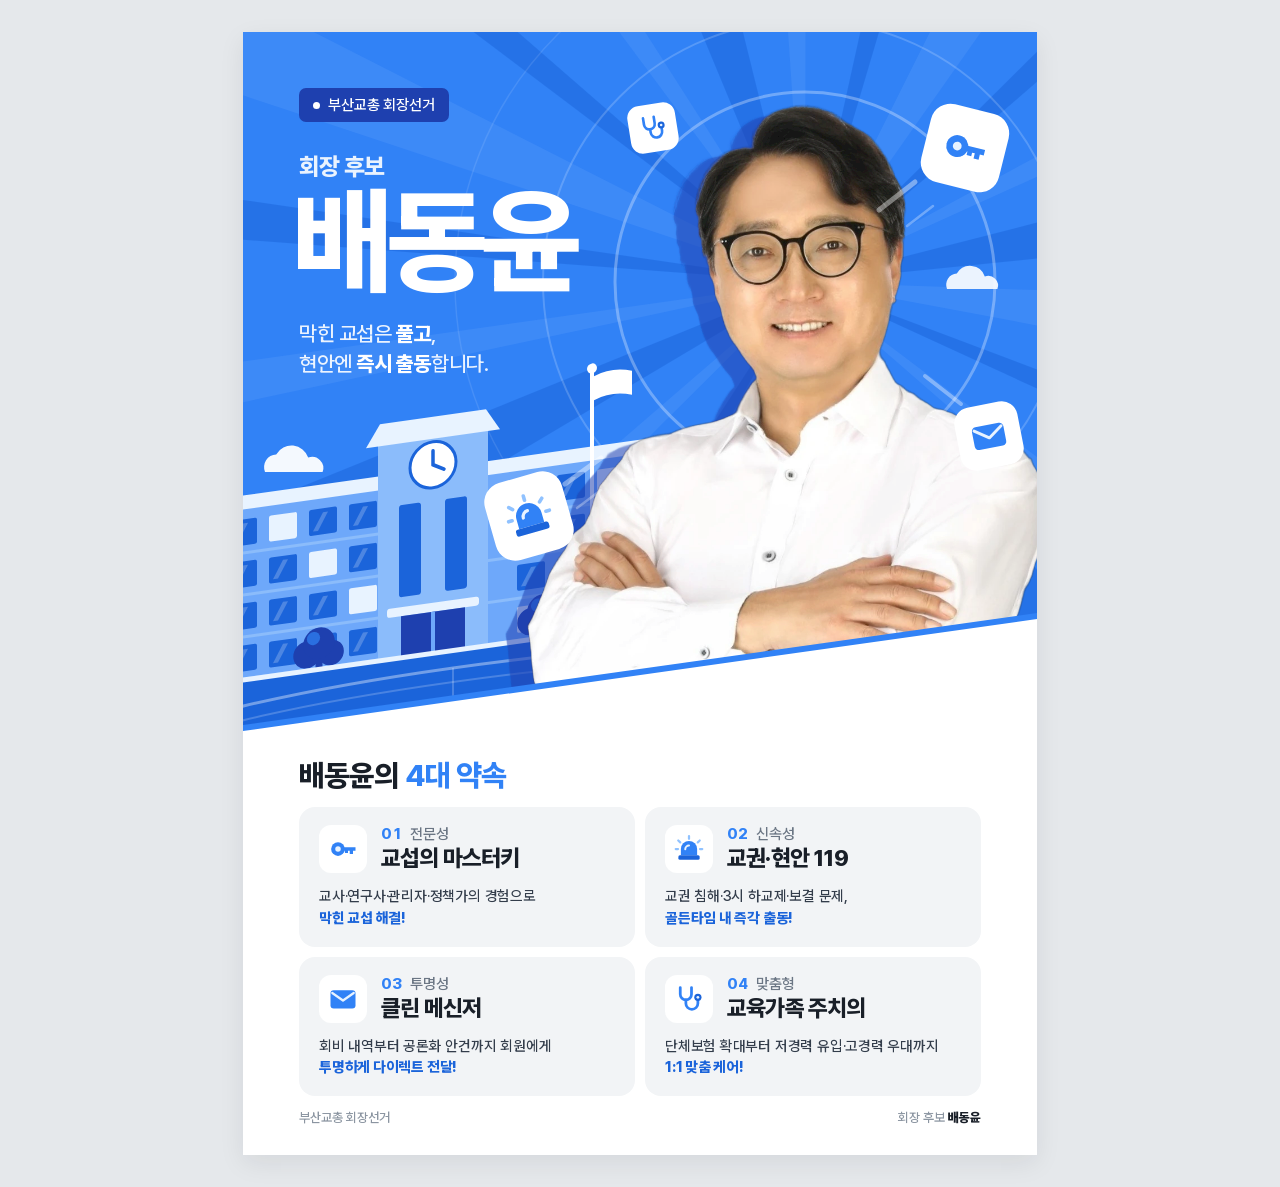
==== commit a6dc299e: "Add elementary school scene and team (6-person) flyer option - Option A (index.html): president-only" ====
--- a/election-flyer/index.html
+++ b/election-flyer/index.html
@@ -4,345 +4,37 @@
 <meta charset="UTF-8">
 <meta name="viewport" content="width=device-width, initial-scale=1.0">
 <title>배동윤 4대 약속</title>
-<style>
-  @font-face {
-    font-family: "Pretendard Variable";
-    src: url("fonts/PretendardVariable.woff2") format("woff2-variations");
-    font-weight: 45 920;
-    font-display: block;
-  }
-
-  /* Toss DESIGN.md tokens */
-  :root {
-    --bg: #ffffff;
-    --surface: #f2f4f6;
-    --text: #191f28;
-    --text-secondary: #333d4b;
-    --text-muted: #6b7684;
-    --text-dim: #8b95a1;
-    --border: #e5e8eb;
-    --accent: #3182f6;
-    --accent-hover: #1b64da;
-    --accent-deep: #1e40af;
-    --accent-soft: #e8f3ff;
-    --font: "Pretendard Variable", Pretendard, -apple-system, BlinkMacSystemFont,
-            "Apple SD Gothic Neo", "Noto Sans KR", system-ui, sans-serif;
-    --stage: #e5e8eb;
-  }
-  @media (prefers-color-scheme: dark) {
-    :root:not([data-theme="light"]) { --stage: #101318; }
-  }
-  :root[data-theme="dark"] { --stage: #101318; }
-
-  * { box-sizing: border-box; margin: 0; padding: 0; }
-
-  html, body { background: var(--stage); }
-  body {
-    min-height: 100vh;
-    display: grid;
-    place-items: center;
-    padding: 32px 16px;
-    font-family: var(--font);
-    -webkit-font-smoothing: antialiased;
-    overflow-x: hidden;
-  }
-
-  /* A4 artboard at 96dpi; scaled to fit by script */
-  .fit { width: 794px; height: 1123px; transform-origin: top left; }
-  .fit-wrap { width: 794px; height: 1123px; }
-
-  .sheet {
-    position: relative;
-    width: 794px;
-    height: 1123px;
-    overflow: hidden;
-    background: var(--bg);
-    color: var(--text);
-    box-shadow: 0 8px 24px rgba(25, 31, 40, 0.08);
-    print-color-adjust: exact;
-    -webkit-print-color-adjust: exact;
-  }
-
-  .art { position: absolute; inset: 0; width: 100%; height: 100%; }
-
-  /* ---------- Hero copy ---------- */
-  .hero-copy { position: absolute; left: 56px; top: 56px; width: 330px; color: #fff; }
-
-  .chip {
-    display: inline-flex;
-    align-items: center;
-    gap: 8px;
-    height: 34px;
-    padding: 0 14px;
-    border-radius: 7px;
-    background: var(--accent-deep);
-    font-size: 15px;
-    font-weight: 500;
-    letter-spacing: -0.01em;
-  }
-  .chip i { width: 7px; height: 7px; border-radius: 50%; background: #fff; }
-
-  .role {
-    margin-top: 34px;
-    font-size: 24px;
-    font-weight: 800;
-    letter-spacing: -0.03em;
-    color: rgba(255, 255, 255, 0.9);
-  }
-
-  h1 {
-    margin-top: 2px;
-    font-size: 116px;
-    line-height: 1;
-    font-weight: 800;
-    letter-spacing: -0.05em;
-    margin-left: -6px;
-  }
-
-  .lede {
-    margin-top: 22px;
-    font-size: 21px;
-    line-height: 1.45;
-    font-weight: 500;
-    letter-spacing: -0.02em;
-    color: rgba(255, 255, 255, 0.88);
-  }
-  .lede b { font-weight: 800; color: #fff; }
-
-  /* ---------- Pledges ---------- */
-  .info { position: absolute; left: 56px; right: 56px; bottom: 30px; }
-
-  .info h2 {
-    font-size: 30px;
-    font-weight: 800;
-    letter-spacing: -0.035em;
-    color: var(--text);
-  }
-  .info h2 em { font-style: normal; color: var(--accent); }
-
-  .grid { display: grid; grid-template-columns: 1fr 1fr; gap: 10px; margin-top: 14px; }
-  .pledge {
-    border-radius: 16px;
-    padding: 18px 20px 18px;
-    background: var(--surface);
-  }
-  .pledge .top { display: flex; align-items: center; gap: 14px; }
-  .ico {
-    width: 48px; height: 48px; flex: none;
-    display: grid; place-items: center;
-    border-radius: 12px;
-    background: #fff;
-  }
-  .ico svg { width: 30px; height: 30px; }
-  .tag { display: flex; align-items: baseline; gap: 8px; line-height: 1.2; }
-  .tag .no {
-    font-size: 15px;
-    font-weight: 800;
-    color: var(--accent);
-    font-variant-numeric: tabular-nums;
-  }
-  .tag .kw {
-    font-size: 15px;
-    font-weight: 500;
-    color: var(--text-muted);
-  }
-  .pledge h3 {
-    margin-top: 1px;
-    font-size: 23px;
-    line-height: 1.25;
-    font-weight: 800;
-    letter-spacing: -0.035em;
-    color: var(--text);
-  }
-  .pledge p {
-    margin-top: 12px;
-    font-size: 14.5px;
-    line-height: 1.5;
-    font-weight: 500;
-    letter-spacing: -0.015em;
-    color: var(--text-secondary);
-    word-break: keep-all;
-  }
-  .pledge p b { font-weight: 800; color: var(--accent-hover); }
-
-  .foot {
-    margin-top: 14px;
-    display: flex;
-    justify-content: space-between;
-    align-items: center;
-    font-size: 13px;
-    font-weight: 500;
-    color: var(--text-dim);
-  }
-  .foot b { font-weight: 800; color: var(--text); }
-
-  /* ---------- Motion ---------- */
-  .anim .person     { animation: person 800ms cubic-bezier(.15, .9, .25, 1) both; }
-  .anim .rays       { animation: burst 1000ms cubic-bezier(.1, .9, .2, 1) 150ms both; }
-  .anim .ring       { animation: ring 1100ms cubic-bezier(.1, .8, .3, 1) both; }
-  .anim .ring.r1    { animation-delay: 220ms; }
-  .anim .ring.r2    { animation-delay: 320ms; }
-  .anim .ring.r3    { animation-delay: 420ms; }
-  .anim .fly        { animation: fly 900ms cubic-bezier(.15, .9, .25, 1) both; }
-  .anim .fly.f1     { animation-delay: 380ms; }
-  .anim .fly.f2     { animation-delay: 440ms; }
-  .anim .fly.f3     { animation-delay: 500ms; }
-  .anim .fly.f4     { animation-delay: 560ms; }
-  .anim .stamp-in   { animation: slam 560ms cubic-bezier(.2, 1.4, .4, 1) 640ms both; }
-  .anim .splat      { animation: pop 500ms cubic-bezier(.2, 1.6, .4, 1) 820ms both; }
-  .anim .speed      { animation: slide 900ms cubic-bezier(.1, .9, .2, 1) 200ms both; }
-  .anim .hero-copy > * { animation: rise 640ms cubic-bezier(.2, .9, .3, 1) both; }
-  .anim .hero-copy > :nth-child(2) { animation-delay: 80ms; }
-  .anim .hero-copy > :nth-child(3) { animation-delay: 140ms; }
-  .anim .hero-copy > :nth-child(4) { animation-delay: 200ms; }
-  .anim .pledge     { animation: rise 600ms cubic-bezier(.2, .9, .3, 1) both; }
-  .anim .pledge:nth-child(1) { animation-delay: 700ms; }
-  .anim .pledge:nth-child(2) { animation-delay: 760ms; }
-  .anim .pledge:nth-child(3) { animation-delay: 820ms; }
-  .anim .pledge:nth-child(4) { animation-delay: 880ms; }
-  .anim .info h2, .anim .foot { animation: rise 600ms cubic-bezier(.2, .9, .3, 1) 640ms both; }
-
-  .rays, .ring, .fly, .person { transform-box: view-box; transform-origin: 562px 250px; }
-  .stamp-in, .splat { transform-box: view-box; transform-origin: 126px 604px; }
-
-  @keyframes person {
-    0%   { opacity: 0; transform: translateY(60px) scale(.96); }
-    100% { opacity: 1; transform: none; }
-  }
-  @keyframes slam {
-    0%   { opacity: 0; transform: scale(2.6) rotate(20deg); }
-    60%  { opacity: 1; }
-    100% { opacity: 1; transform: none; }
-  }
-  @keyframes burst {
-    0%   { opacity: 0; transform: scale(0.2) rotate(-8deg); }
-    100% { opacity: 1; transform: none; }
-  }
-  @keyframes ring {
-    0%   { opacity: 0; transform: scale(0.4); }
-    30%  { opacity: 1; }
-    100% { opacity: 1; transform: none; }
-  }
-  @keyframes fly {
-    0%   { opacity: 0; transform: translate(var(--fx), var(--fy)) scale(0.3) rotate(var(--fr)); }
-    100% { opacity: 1; transform: none; }
-  }
-  @keyframes pop {
-    0%   { opacity: 0; transform: scale(0.2); }
-    100% { opacity: 1; transform: none; }
-  }
-  @keyframes slide {
-    0%   { opacity: 0; transform: translateX(-120px); }
-    100% { opacity: 1; transform: none; }
-  }
-  @keyframes rise {
-    0%   { opacity: 0; transform: translateY(24px); }
-    100% { opacity: 1; transform: none; }
-  }
-  @media (prefers-reduced-motion: reduce) {
-    .anim * { animation: none !important; }
-  }
-
-  @page { size: A4; margin: 0; }
-  @media print {
-    html, body { background: #fff; }
-    body { display: block; padding: 0; min-height: 0; }
-    .fit, .fit-wrap { width: auto; height: auto; transform: none !important; }
-    .sheet { box-shadow: none; }
-    .anim * { animation: none !important; }
-  }
-</style>
+<link rel="stylesheet" href="shared/flyer.css">
 </head>
 <body>
 <div class="fit-wrap" id="fitWrap">
 <div class="fit" id="fit">
-<article class="sheet anim" id="sheet">
+<!-- 시안 A: 회장 후보 단독 -->
+<article class="sheet anim" id="sheet" style="--burst: 562px 250px">
 
   <svg class="art" viewBox="0 0 794 1123" aria-hidden="true">
     <defs>
-      <clipPath id="hero"><polygon points="0,0 794,0 794,560 0,672"/></clipPath>
-      <clipPath id="below"><polygon points="0,672 794,560 794,1123 0,1123"/></clipPath>
-
-      <!-- Rubber-stamp ink: wobbly edge + dry-brush speckle -->
-      <filter id="ink" x="-20%" y="-20%" width="140%" height="140%">
-        <feTurbulence type="fractalNoise" baseFrequency="0.035" numOctaves="2" seed="4" result="warp"/>
-        <feDisplacementMap in="SourceGraphic" in2="warp" scale="8" xChannelSelector="R" yChannelSelector="G" result="wobble"/>
-        <feTurbulence type="fractalNoise" baseFrequency="0.9" numOctaves="1" seed="11" result="grain"/>
-        <feColorMatrix in="grain" type="matrix"
-          values="0 0 0 0 0  0 0 0 0 0  0 0 0 0 0  -5 0 0 0 4.1" result="mask"/>
-        <feComposite in="wobble" in2="mask" operator="in"/>
-      </filter>
-
-      <!-- Flat offset silhouette behind the candidate -->
-      <filter id="echo" x="-10%" y="-10%" width="130%" height="120%">
-        <feFlood flood-color="#1e40af" flood-opacity=".55"/>
-        <feComposite in2="SourceAlpha" operator="in"/>
-        <feOffset dx="-22" dy="8" result="sil"/>
-        <feMerge><feMergeNode in="sil"/><feMergeNode in="SourceGraphic"/></feMerge>
-      </filter>
-
-      <!-- 기표 도장 (circle + 卜) -->
-      <g id="mark">
-        <circle r="136" fill="none" stroke="currentColor" stroke-width="30"/>
-        <path d="M -20 -86 L -20 88" stroke="currentColor" stroke-width="32" stroke-linecap="round" fill="none"/>
-        <path d="M -8 -18 L 62 22" stroke="currentColor" stroke-width="32" stroke-linecap="round" fill="none"/>
-      </g>
-
-      <!-- Pledge icons (24-unit grid, two-step blue) -->
-      <g id="i-key">
-        <circle cx="8" cy="12" r="5.5" fill="#3182f6"/>
-        <circle cx="8" cy="12" r="2.2" fill="#e8f3ff"/>
-        <path d="M12.5 10.6h9.5v2.8h-2v2.6h-2.6v-2.6h-1.4v1.8h-2.4v-1.8h-1.1z" fill="#3182f6"/>
-      </g>
-      <g id="i-siren">
-        <path d="M5.5 17V12a6.5 6.5 0 0 1 13 0v5z" fill="#3182f6"/>
-        <path d="M9 12.2a3 3 0 0 1 3-3" stroke="#e8f3ff" stroke-width="1.6" stroke-linecap="round" fill="none"/>
-        <rect x="3.5" y="17" width="17" height="3.6" rx="1.2" fill="#1b64da"/>
-        <g stroke="#90c2ff" stroke-width="1.8" stroke-linecap="round">
-          <path d="M12 1.6v2.2M3.4 5.2l1.6 1.5M20.6 5.2 19 6.7M1.4 12h1.8M20.8 12h1.8"/>
-        </g>
-      </g>
-      <g id="i-mail">
-        <rect x="2" y="5" width="20" height="14.5" rx="2.6" fill="#3182f6"/>
-        <path d="M3.4 7.2 12 13.2l8.6-6" stroke="#e8f3ff" stroke-width="1.8" stroke-linecap="round" stroke-linejoin="round" fill="none"/>
-      </g>
-      <g id="i-steth">
-        <path d="M5 2.8v5.4a4.5 4.5 0 0 0 9 0V2.8" stroke="#3182f6" stroke-width="2.2" stroke-linecap="round" fill="none"/>
-        <path d="M9.5 12.7v2.8a4.8 4.8 0 0 0 9.6 0v-2" stroke="#3182f6" stroke-width="2.2" stroke-linecap="round" fill="none"/>
-        <circle cx="19.1" cy="10.6" r="2.9" fill="#1b64da"/>
-        <circle cx="19.1" cy="10.6" r="1.1" fill="#e8f3ff"/>
-      </g>
-
-      <!-- Flying icon tile -->
-      <symbol id="tile" viewBox="0 0 80 80" overflow="visible">
-        <rect width="80" height="80" rx="20" fill="#fff"/>
-      </symbol>
+      <clipPath id="hero"><polygon points="0,0 794,0 794,584 0,696"/></clipPath>
     </defs>
 
-    <!-- ===== Hero plane ===== -->
     <g clip-path="url(#hero)">
       <rect width="794" height="700" fill="#3182f6"/>
+      <g class="rays" data-burst="562,250"></g>
 
-      <!-- impact burst behind the candidate (generated) -->
-      <g class="rays" id="rays"></g>
-
-      <!-- speed lines -->
-      <g class="speed" stroke="#fff" stroke-linecap="round">
-        <line x1="-20" y1="470" x2="250" y2="420" stroke-width="3" stroke-opacity=".26"/>
-        <line x1="30"  y1="506" x2="210" y2="473" stroke-width="2" stroke-opacity=".2"/>
-        <line x1="-20" y1="420" x2="120" y2="394" stroke-width="5" stroke-opacity=".14"/>
-      </g>
-
-      <!-- shockwave rings -->
       <g fill="none" stroke="#fff">
         <circle class="ring r1" cx="562" cy="250" r="190" stroke-width="3" stroke-opacity=".3"/>
         <circle class="ring r2" cx="562" cy="250" r="262" stroke-width="2" stroke-opacity=".18"/>
         <circle class="ring r3" cx="562" cy="250" r="350" stroke-width="1.5" stroke-opacity=".1"/>
       </g>
 
-      <!-- the candidate -->
+      <g class="cloud"><use href="#cloud" transform="translate(22 416) scale(.8)" opacity=".95"/></g>
+      <g class="cloud"><use href="#cloud" transform="translate(704 236) scale(.7)" opacity=".9"/></g>
+
+      <!-- elementary school, tilted to follow the hero edge -->
+      <g class="scene"><use href="#school" transform="translate(-260 384) skewY(-8)"/></g>
+
       <g class="person">
-        <image href="assets/candidate.webp" x="296" y="70" width="500" height="569" filter="url(#echo)"/>
+        <image href="assets/candidate.webp" x="284" y="72" width="520" height="592" filter="url(#echo)"/>
       </g>
 
       <!-- pledge icons flung out by the impact -->
@@ -358,10 +50,10 @@
       </g>
       <g class="fly f2" style="--fx:300px; --fy:-200px; --fr:30deg">
         <g stroke="#fff" stroke-linecap="round">
-          <line x1="312" y1="462" x2="350" y2="434" stroke-width="5" stroke-opacity=".38"/>
-          <line x1="322" y1="486" x2="348" y2="466" stroke-width="2.5" stroke-opacity=".28"/>
+          <line x1="322" y1="452" x2="358" y2="426" stroke-width="5" stroke-opacity=".4"/>
+          <line x1="334" y1="476" x2="358" y2="458" stroke-width="2.5" stroke-opacity=".3"/>
         </g>
-        <g transform="translate(272 494) rotate(-16)">
+        <g transform="translate(286 484) rotate(-16)">
           <use href="#tile" x="-40" y="-40" width="80" height="80"/>
           <use href="#i-siren" transform="translate(-24 -24) scale(2)"/>
         </g>
@@ -381,28 +73,10 @@
           <use href="#i-steth" transform="translate(-24 -24) scale(2)"/>
         </g>
       </g>
-
-      <!-- vote stamp, white on blue -->
-      <g class="stamp-in" style="color:#fff">
-        <use href="#mark" transform="translate(126 604) rotate(-14) scale(.5)" filter="url(#ink)"/>
-      </g>
-      <g class="splat" fill="#fff">
-        <circle cx="44" cy="540" r="5"/><circle cx="56" cy="522" r="2.5"/><circle cx="214" cy="596" r="4"/>
-      </g>
     </g>
 
-    <!-- crisp cut line: keeps the edge legible where the white shirt meets the white page -->
-    <line x1="-10" y1="673.7" x2="804" y2="558.3" stroke="#3182f6" stroke-width="6"/>
-
-    <!-- ===== Stamp inverted to Toss Blue where it breaks through the edge ===== -->
-    <g clip-path="url(#below)">
-      <g class="stamp-in" style="color:#3182f6">
-        <use href="#mark" transform="translate(126 604) rotate(-14) scale(.5)" filter="url(#ink)"/>
-      </g>
-      <g class="splat" fill="#3182f6">
-        <circle cx="222" cy="664" r="4"/><circle cx="40" cy="690" r="3"/>
-      </g>
-    </g>
+    <!-- crisp cut line where the white shirt meets the white page -->
+    <line x1="-10" y1="697.4" x2="804" y2="582.6" stroke="#3182f6" stroke-width="6"/>
   </svg>
 
   <header class="hero-copy">
@@ -458,43 +132,6 @@
 </article>
 </div>
 </div>
-
-<script>
-  // Impact burst: alternating flat wedges radiating from behind the candidate.
-  (function () {
-    const g = document.getElementById("rays");
-    const cx = 562, cy = 250, R = 1200, n = 22;
-    const ns = "http://www.w3.org/2000/svg";
-    for (let i = 0; i < n; i++) {
-      const a = (i / n) * Math.PI * 2 + 0.11;
-      const w = (i % 3 === 0 ? 0.075 : 0.035);
-      const p = document.createElementNS(ns, "polygon");
-      const x1 = cx + R * Math.cos(a - w), y1 = cy + R * Math.sin(a - w);
-      const x2 = cx + R * Math.cos(a + w), y2 = cy + R * Math.sin(a + w);
-      p.setAttribute("points", `${cx},${cy} ${x1.toFixed(1)},${y1.toFixed(1)} ${x2.toFixed(1)},${y2.toFixed(1)}`);
-      p.setAttribute("fill", i % 2 ? "#1b64da" : "#5a9cf8");
-      p.setAttribute("opacity", i % 2 ? "0.55" : "0.35");
-      g.appendChild(p);
-    }
-  })();
-
-  // Fit the A4 artboard to the viewport.
-  (function () {
-    const fit = document.getElementById("fit");
-    const wrap = document.getElementById("fitWrap");
-    function resize() {
-      const s = Math.min(1, (window.innerWidth - 32) / 794);
-      fit.style.transform = `scale(${s})`;
-      wrap.style.width = 794 * s + "px";
-      wrap.style.height = 1123 * s + "px";
-    }
-    if (!matchMedia("print").matches) { resize(); addEventListener("resize", resize); }
-  })();
-
-  // ?static disables motion (used by the PNG/PDF renderer).
-  if (new URLSearchParams(location.search).has("static")) {
-    document.getElementById("sheet").classList.remove("anim");
-  }
-</script>
+<script src="shared/flyer.js"></script>
 </body>
 </html>
--- a/election-flyer/shared/flyer.css
+++ b/election-flyer/shared/flyer.css
@@ -0,0 +1,236 @@
+@font-face {
+  font-family: "Pretendard Variable";
+  src: url("../fonts/PretendardVariable.woff2") format("woff2-variations");
+  font-weight: 45 920;
+  font-display: block;
+}
+
+/* Toss DESIGN.md tokens */
+:root {
+  --bg: #ffffff;
+  --surface: #f2f4f6;
+  --text: #191f28;
+  --text-secondary: #333d4b;
+  --text-muted: #6b7684;
+  --text-dim: #8b95a1;
+  --border: #e5e8eb;
+  --accent: #3182f6;
+  --accent-hover: #1b64da;
+  --accent-deep: #1e40af;
+  --accent-soft: #e8f3ff;
+  --font: "Pretendard Variable", Pretendard, -apple-system, BlinkMacSystemFont,
+          "Apple SD Gothic Neo", "Noto Sans KR", system-ui, sans-serif;
+  --stage: #e5e8eb;
+}
+@media (prefers-color-scheme: dark) {
+  :root:not([data-theme="light"]) { --stage: #101318; }
+}
+:root[data-theme="dark"] { --stage: #101318; }
+
+* { box-sizing: border-box; margin: 0; padding: 0; }
+
+html, body { background: var(--stage); }
+body {
+  min-height: 100vh;
+  display: grid;
+  place-items: center;
+  padding: 32px 16px;
+  font-family: var(--font);
+  -webkit-font-smoothing: antialiased;
+  overflow-x: hidden;
+}
+
+/* A4 artboard at 96dpi; scaled to fit by flyer.js */
+.fit { width: 794px; height: 1123px; transform-origin: top left; }
+.fit-wrap { width: 794px; height: 1123px; }
+
+.sheet {
+  position: relative;
+  width: 794px;
+  height: 1123px;
+  overflow: hidden;
+  background: var(--bg);
+  color: var(--text);
+  box-shadow: 0 8px 24px rgba(25, 31, 40, 0.08);
+  print-color-adjust: exact;
+  -webkit-print-color-adjust: exact;
+}
+
+.art { position: absolute; inset: 0; width: 100%; height: 100%; }
+.defs { position: absolute; width: 0; height: 0; }
+
+/* ---------- Hero copy ---------- */
+.hero-copy { position: absolute; left: 56px; top: 56px; width: 340px; color: #fff; }
+
+.chip {
+  display: inline-flex;
+  align-items: center;
+  gap: 8px;
+  height: 34px;
+  padding: 0 14px;
+  border-radius: 7px;
+  background: var(--accent-deep);
+  font-size: 15px;
+  font-weight: 500;
+  letter-spacing: -0.01em;
+}
+.chip i { width: 7px; height: 7px; border-radius: 50%; background: #fff; }
+
+.role {
+  margin-top: 30px;
+  font-size: 24px;
+  font-weight: 800;
+  letter-spacing: -0.03em;
+  color: rgba(255, 255, 255, 0.9);
+}
+
+h1 {
+  margin-top: 2px;
+  margin-left: -6px;
+  font-size: 116px;
+  line-height: 1;
+  font-weight: 800;
+  letter-spacing: -0.05em;
+}
+
+.lede {
+  margin-top: 20px;
+  font-size: 21px;
+  line-height: 1.45;
+  font-weight: 500;
+  letter-spacing: -0.02em;
+  color: rgba(255, 255, 255, 0.9);
+}
+.lede b { font-weight: 800; color: #fff; }
+
+/* ---------- Pledges ---------- */
+.info { position: absolute; left: 56px; right: 56px; bottom: 30px; }
+
+.info h2 {
+  font-size: 30px;
+  font-weight: 800;
+  letter-spacing: -0.035em;
+  color: var(--text);
+}
+.info h2 em { font-style: normal; color: var(--accent); }
+
+.grid { display: grid; grid-template-columns: 1fr 1fr; gap: 10px; margin-top: 14px; }
+.pledge {
+  border-radius: 16px;
+  padding: 18px 20px;
+  background: var(--surface);
+}
+.pledge .top { display: flex; align-items: center; gap: 14px; }
+.ico {
+  width: 48px; height: 48px; flex: none;
+  display: grid; place-items: center;
+  border-radius: 12px;
+  background: #fff;
+}
+.ico svg { width: 30px; height: 30px; }
+.tag { display: flex; align-items: baseline; gap: 8px; line-height: 1.2; }
+.tag .no {
+  font-size: 15px;
+  font-weight: 800;
+  color: var(--accent);
+  font-variant-numeric: tabular-nums;
+}
+.tag .kw { font-size: 15px; font-weight: 500; color: var(--text-muted); }
+.pledge h3 {
+  margin-top: 1px;
+  font-size: 23px;
+  line-height: 1.25;
+  font-weight: 800;
+  letter-spacing: -0.035em;
+  color: var(--text);
+}
+.pledge p {
+  margin-top: 12px;
+  font-size: 14.5px;
+  line-height: 1.5;
+  font-weight: 500;
+  letter-spacing: -0.015em;
+  color: var(--text-secondary);
+  word-break: keep-all;
+}
+.pledge p b { font-weight: 800; color: var(--accent-hover); }
+
+.foot {
+  margin-top: 14px;
+  display: flex;
+  justify-content: space-between;
+  align-items: center;
+  font-size: 13px;
+  font-weight: 500;
+  color: var(--text-dim);
+}
+.foot b { font-weight: 800; color: var(--text); }
+
+/* ---------- Motion ---------- */
+.anim .person     { animation: person 800ms cubic-bezier(.15, .9, .25, 1) both; }
+.anim .scene      { animation: scene 1000ms cubic-bezier(.15, .9, .25, 1) 60ms both; }
+.anim .rays       { animation: burst 1000ms cubic-bezier(.1, .9, .2, 1) 150ms both; }
+.anim .ring       { animation: ring 1100ms cubic-bezier(.1, .8, .3, 1) both; }
+.anim .ring.r1    { animation-delay: 220ms; }
+.anim .ring.r2    { animation-delay: 320ms; }
+.anim .ring.r3    { animation-delay: 420ms; }
+.anim .fly        { animation: fly 900ms cubic-bezier(.15, .9, .25, 1) both; }
+.anim .fly.f1     { animation-delay: 380ms; }
+.anim .fly.f2     { animation-delay: 440ms; }
+.anim .fly.f3     { animation-delay: 500ms; }
+.anim .fly.f4     { animation-delay: 560ms; }
+.anim .cloud      { animation: drift 1400ms cubic-bezier(.15, .9, .25, 1) 200ms both; }
+.anim .hero-copy > * { animation: rise 640ms cubic-bezier(.2, .9, .3, 1) both; }
+.anim .hero-copy > :nth-child(2) { animation-delay: 80ms; }
+.anim .hero-copy > :nth-child(3) { animation-delay: 140ms; }
+.anim .hero-copy > :nth-child(4) { animation-delay: 200ms; }
+.anim .pledge     { animation: rise 600ms cubic-bezier(.2, .9, .3, 1) both; }
+.anim .pledge:nth-child(1) { animation-delay: 700ms; }
+.anim .pledge:nth-child(2) { animation-delay: 760ms; }
+.anim .pledge:nth-child(3) { animation-delay: 820ms; }
+.anim .pledge:nth-child(4) { animation-delay: 880ms; }
+.anim .info h2, .anim .foot { animation: rise 600ms cubic-bezier(.2, .9, .3, 1) 640ms both; }
+
+.rays, .ring, .fly, .person { transform-box: view-box; transform-origin: var(--burst, 562px 250px); }
+
+@keyframes person {
+  0%   { opacity: 0; transform: translateY(60px) scale(.96); }
+  100% { opacity: 1; transform: none; }
+}
+@keyframes scene {
+  0%   { opacity: 0; transform: translateY(80px); }
+  100% { opacity: 1; transform: none; }
+}
+@keyframes burst {
+  0%   { opacity: 0; transform: scale(0.2) rotate(-8deg); }
+  100% { opacity: 1; transform: none; }
+}
+@keyframes ring {
+  0%   { opacity: 0; transform: scale(0.4); }
+  30%  { opacity: 1; }
+  100% { opacity: 1; transform: none; }
+}
+@keyframes fly {
+  0%   { opacity: 0; transform: translate(var(--fx), var(--fy)) scale(0.3) rotate(var(--fr)); }
+  100% { opacity: 1; transform: none; }
+}
+@keyframes drift {
+  0%   { opacity: 0; transform: translateX(-60px); }
+  100% { opacity: 1; transform: none; }
+}
+@keyframes rise {
+  0%   { opacity: 0; transform: translateY(24px); }
+  100% { opacity: 1; transform: none; }
+}
+@media (prefers-reduced-motion: reduce) {
+  .anim * { animation: none !important; }
+}
+
+@page { size: A4; margin: 0; }
+@media print {
+  html, body { background: #fff; }
+  body { display: block; padding: 0; min-height: 0; }
+  .fit, .fit-wrap { width: auto; height: auto; transform: none !important; }
+  .sheet { box-shadow: none; }
+  .anim * { animation: none !important; }
+}
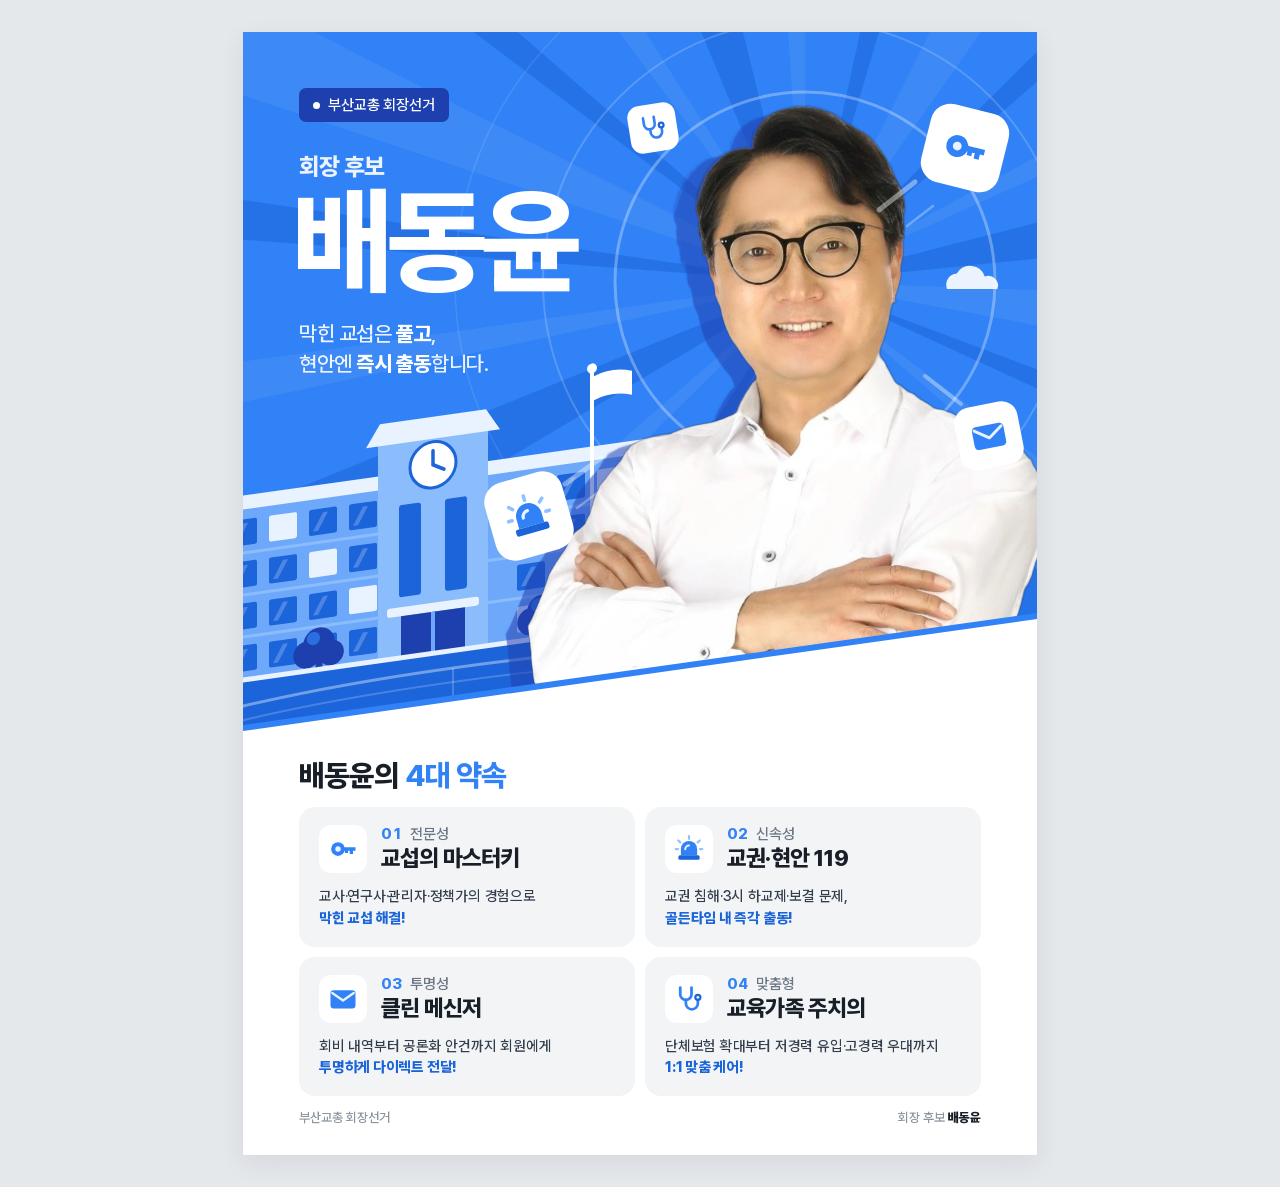
==== commit 87e9685c: "Use licensed Adobe Stock school photo as hero background Replace the vector school with a Toss Blue " ====
--- a/election-flyer/index.html
+++ b/election-flyer/index.html
@@ -27,11 +27,12 @@
         <circle class="ring r3" cx="562" cy="250" r="350" stroke-width="1.5" stroke-opacity=".1"/>
       </g>
 
-      <g class="cloud"><use href="#cloud" transform="translate(22 416) scale(.8)" opacity=".95"/></g>
       <g class="cloud"><use href="#cloud" transform="translate(704 236) scale(.7)" opacity=".9"/></g>
 
       <!-- elementary school, tilted to follow the hero edge -->
-      <g class="scene"><use href="#school" transform="translate(-260 384) skewY(-8)"/></g>
+      <!-- school: licensed Adobe Stock photo (Toss Blue duotone, transparent sky); vector scene is the fallback -->
+      <g class="scene scene-vector"><use href="#school" transform="translate(-260 384) skewY(-8)"/></g>
+      <g class="scene scene-photo"><image data-photo href="assets/stock/school-duotone.webp" x="-80" y="150" width="1000" height="665"/></g>
 
       <g class="person">
         <image href="assets/candidate.webp" x="284" y="72" width="520" height="592" filter="url(#echo)"/>
--- a/election-flyer/shared/flyer.css
+++ b/election-flyer/shared/flyer.css
@@ -57,6 +57,9 @@
 }
 
 .art { position: absolute; inset: 0; width: 100%; height: 100%; }
+.scene-photo { display: none; }
+.has-photo .scene-photo { display: inline; }
+.has-photo .scene-vector { display: none; }
 .defs { position: absolute; width: 0; height: 0; }
 
 /* ---------- Hero copy ---------- */
